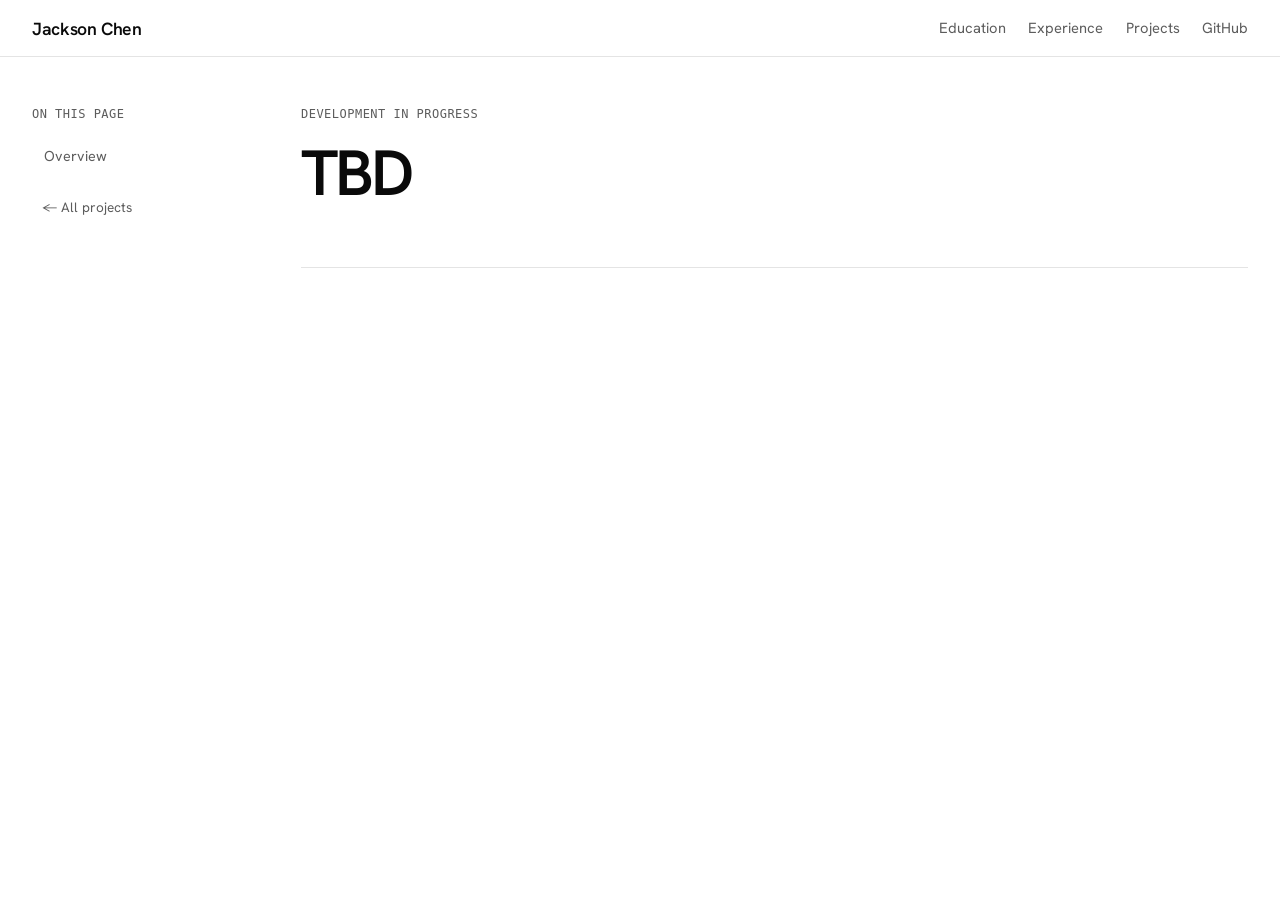
==== Projects/One.html @ a400ac76 "Batch Upload of Pages for Projects" ====
<!DOCTYPE html>
<html lang="en">
<head>
  <meta charset="UTF-8">
  <meta name="viewport" content="width=device-width, initial-scale=1.0">
  <meta name="description" content="Project page under development.">
  <title>TBD | Jackson Chen</title>
  <link rel="preconnect" href="https://fonts.googleapis.com">
  <link rel="preconnect" href="https://fonts.gstatic.com" crossorigin>
  <link href="https://fonts.googleapis.com/css2?family=Hanken+Grotesk:wght@400;500;600&family=Newsreader:wght@500;600&display=swap" rel="stylesheet">
  <link rel="stylesheet" href="../style.css">
  <link rel="stylesheet" href="project.css">
</head>
<body>
<header class="topbar">
  <a class="brand" href="../index.html">Jackson Chen</a>
  <nav aria-label="Main">
    <a href="../index.html#education">Education</a>
    <a href="../index.html#experience">Experience</a>
    <a href="../index.html#projects">Projects</a>
    <a href="https://github.com/Jacksonc2630" target="_blank" rel="noopener">GitHub</a>
  </nav>
</header>

<main class="project-page">
  <div class="project-layout">
    <aside class="project-sidebar" aria-label="Project navigation">
      <p class="sidebar-label">On this page</p>
      <nav class="section-nav">
        <a href="#overview">Overview</a>
      </nav>
      <a class="sidebar-back" href="../index.html#projects">← All projects</a>
    </aside>

    <article class="project-content">
      <header class="project-header" id="overview">
        <p class="eyebrow">Development in progress</p>
        <h1>TBD</h1>
      </header>
    </article>
  </div>
</main>
</body>
</html>
---- style.css ----
:root {
  --bg: #ffffff;
  --text: #0a0a0a;
  --muted: #5c5c5c;
  --line: #e4e4e4;
  --soft: #f4f4f5;
  --accent: #2b44ff;

  --sans: 'Hanken Grotesk', system-ui, -apple-system, 'Segoe UI', sans-serif;
  --mono: ui-monospace, 'SF Mono', 'JetBrains Mono', Menlo, Consolas, monospace;
}

@media (prefers-color-scheme: dark) {
  :root {
    --bg: #000000;
    --text: #f5f5f5;
    --muted: #9b9b9b;
    --line: #242424;
    --soft: #111111;
    --accent: #8499ff;
  }
}

/* ---------- Base ---------- */
* { box-sizing: border-box; margin: 0; padding: 0; }

html { scroll-behavior: smooth; scroll-padding-top: 80px; }

body {
  background: var(--bg);
  color: var(--text);
  font: 400 1.0625rem/1.65 var(--sans);
  -webkit-font-smoothing: antialiased;
  text-rendering: optimizeLegibility;
}

a { color: inherit; text-decoration: none; }
a:focus-visible { outline: 2px solid var(--accent); outline-offset: 3px; border-radius: 3px; }
::selection { background: var(--accent); color: #fff; }

h1, h2, h3 { font-family: var(--sans); font-weight: 600; line-height: 1.1; letter-spacing: -0.025em; }
.muted { color: var(--muted); }

/* ---------- Icons ---------- */
.i { width: 16px; height: 16px; fill: none; stroke: currentColor; stroke-width: 2; stroke-linecap: round; stroke-linejoin: round; }
.i.big { width: 20px; height: 20px; }

/* ---------- Top bar ---------- */
.topbar {
  position: sticky; top: 0; z-index: 10;
  display: flex; align-items: center; justify-content: space-between; gap: 1rem; flex-wrap: wrap;
  padding: 0.85rem 2rem;
  background: color-mix(in srgb, var(--bg) 85%, transparent);
  -webkit-backdrop-filter: blur(12px);
  backdrop-filter: blur(12px);
  border-bottom: 1px solid var(--line);
}

.brand { font-weight: 600; font-size: 1.1rem; letter-spacing: -0.02em; }

nav { display: flex; align-items: center; gap: 1.4rem; font-size: 0.92rem; }
nav a { display: inline-flex; align-items: center; gap: 0.35rem; color: var(--muted); transition: color 0.15s; }
nav a:hover { color: var(--text); }
nav .icon { color: var(--text); }
nav .icon:hover { color: var(--accent); }
.divider { width: 1px; height: 18px; background: var(--line); }

/* ---------- Layout ---------- */
main { max-width: 1120px; margin: 0 auto; padding: 0 2rem; }

section { padding: 1.5rem 0 0.5rem; }

/* ---------- Hero (the one loud element) ---------- */
.hero { padding: 3.5rem 0 1.5rem; }

.hero h1 {
  font-size: clamp(2.6rem, 8vw, 4.25rem);
  font-weight: 600;
  line-height: 0.98;
  letter-spacing: -0.04em;
  margin-bottom: 1.1rem;
}
/* small solid block after the name, like a terminal cursor */
.hero h1::after {
  content: "";
  display: inline-block;
  width: 0.38em; height: 0.12em;
  margin-left: 0.12em;
  background: var(--accent);
}

.hero p { max-width: 78ch; font-size: 1.05rem; line-height: 1.6; color: var(--muted); }

/* ---------- Section headings ---------- */
h2 {
  font-size: 2rem;
  margin-bottom: 1.1rem;
  padding-top: 1rem;
  border-top: 2px solid var(--text);
}

/* ---------- Experience and education ---------- */
.entry { padding: 1rem 0; border-top: 1px solid var(--line); }
.entry:first-of-type { border-top: 0; padding-top: 0; }

.entry-head { display: flex; justify-content: space-between; gap: 0.5rem 1.5rem; flex-wrap: wrap; align-items: baseline; }
.entry h3 { font-size: 1.25rem; letter-spacing: -0.02em; }
.entry-head .muted { font-family: var(--mono); font-size: 0.82rem; font-variant-numeric: tabular-nums; }

.entry ul { margin: 0.5rem 0 0 1.2rem; color: var(--muted); }
.entry ul + ul { margin-top: 0.25rem; } /* your bullets are each in their own <ul>; keep them tight */
.entry li::marker { color: var(--accent); }

/* ---------- Project cards ---------- */
.grid { display: grid; grid-template-columns: repeat(auto-fill, minmax(min(100%, 300px), 1fr)); gap: 1rem; }

.card {
  display: flex; flex-direction: column; gap: 0.65rem;
  padding: 1.25rem;
  border: 1px solid var(--line);
  border-radius: 6px;
  transition: border-color 0.15s, background-color 0.15s;
}
.card:hover { border-color: var(--accent); background: var(--soft); }

.card h3 { font-size: 1.3rem; }
.card h3 a:hover { color: var(--accent); }
.card p { color: var(--muted); font-size: 0.98rem; flex: 1; }

.project-note {
  flex: 0;
  align-self: flex-start;
  padding: 0.25rem 0.5rem;
  border-left: 2px solid var(--accent);
  background: var(--soft);
  color: var(--text) !important;
  font-family: var(--mono);
  font-size: 0.72rem !important;
  line-height: 1.5;
}

.tags { display: flex; flex-wrap: wrap; gap: 0.4rem; list-style: none; }
.tags li {
  font-family: var(--mono); font-size: 0.74rem;
  padding: 0.15rem 0.55rem;
  border: 1px solid var(--line);
  border-radius: 3px;
  color: var(--muted);
}

.links {
  display: flex; align-items: center; justify-content: space-between; gap: 0.65rem;
  padding-top: 0.25rem;
  font-size: 0.88rem; font-weight: 500;
}
.links:empty { display: none; }
.links a {
  display: inline-flex; align-items: center; justify-content: center; gap: 0.4rem;
  min-height: 2.35rem;
  padding: 0.4rem 0.65rem;
  border: 1px solid var(--line);
  border-radius: 4px;
  transition: border-color 0.15s, color 0.15s, background-color 0.15s;
}
.links a:hover { color: var(--accent); border-color: var(--accent); background: var(--bg); }
.links .i { width: 15px; height: 15px; }

.card iframe { border: 0; border-radius: 4px; }

/* ---------- Footer ---------- */
footer {
  text-align: center;
  padding: 2rem 2rem;
  margin-top: 1.5rem;
  color: var(--muted);
  font-family: var(--mono);
  font-size: 0.8rem;
  border-top: 1px solid var(--line);
}

/* ---------- Mobile ---------- */
@media (max-width: 720px) {
  .topbar { padding: 0.8rem 1.25rem; }
  nav { gap: 1rem; flex-wrap: wrap; }
  main { padding: 0 1.25rem; }
  .hero { padding: 2.5rem 0 1rem; }
  section { padding-top: 1.25rem; }
  h2 { font-size: 1.7rem; }
}

/* ---------- Reduced motion ---------- */
@media (prefers-reduced-motion: reduce) {
  html { scroll-behavior: auto; }
  * { transition: none !important; }
}
---- Projects/project.css ----
/* Shared layout for the individual project pages. */
.project-page {
  max-width: 1280px;
  padding-top: 2.5rem;
  padding-bottom: 3rem;
}

.project-layout {
  display: grid;
  grid-template-columns: 205px minmax(0, 1fr);
  align-items: start;
  gap: clamp(2rem, 5vw, 4.5rem);
}

.project-sidebar {
  position: sticky;
  top: 6rem;
  padding: 0.5rem 0 1rem;
}

.sidebar-label,
.eyebrow,
.section-kicker {
  color: var(--muted);
  font-family: var(--mono);
  font-size: 0.75rem;
  letter-spacing: 0.04em;
  text-transform: uppercase;
}

.section-nav {
  display: grid;
  gap: 0.2rem;
  margin-top: 0.8rem;
  font-size: 0.9rem;
}

.section-nav a {
  padding: 0.45rem 0.6rem;
  border-left: 2px solid transparent;
  color: var(--muted);
  transition: color 0.15s, border-color 0.15s, background-color 0.15s;
}

.section-nav a:hover,
.section-nav a:focus-visible {
  border-color: var(--accent);
  background: var(--soft);
  color: var(--text);
}

.sidebar-back {
  display: inline-block;
  margin: 1.25rem 0.6rem 0;
  color: var(--muted);
  font-size: 0.85rem;
}

.sidebar-back:hover { color: var(--accent); }

.project-content { min-width: 0; }

.project-header {
  padding: 0.5rem 0 2.5rem;
  border-bottom: 1px solid var(--line);
  scroll-margin-top: 6rem;
}

.project-header h1 {
  max-width: 19ch;
  margin: 0.8rem 0 1.2rem;
  font-size: clamp(2.3rem, 5.2vw, 4rem);
  letter-spacing: -0.045em;
}

.project-lede {
  max-width: 72ch;
  color: var(--muted);
  font-size: 1.15rem;
  line-height: 1.65;
}

.project-facts {
  display: flex;
  flex-wrap: wrap;
  gap: 0.8rem;
  margin-top: 1.8rem;
  list-style: none;
}

.project-facts li {
  display: grid;
  gap: 0.1rem;
  min-width: 125px;
  padding: 0.75rem 0.9rem;
  border: 1px solid var(--line);
  border-radius: 5px;
}

.project-facts strong { font-size: 1.1rem; }
.project-facts span { color: var(--muted); font-size: 0.78rem; }

.project-actions {
  display: flex;
  flex-wrap: wrap;
  gap: 0.6rem;
  margin-top: 1.5rem;
}

.project-button {
  display: inline-flex;
  align-items: center;
  justify-content: center;
  gap: 0.5rem;
  min-height: 2.7rem;
  padding: 0.55rem 0.9rem;
  border: 1px solid var(--line);
  border-radius: 4px;
  font-size: 0.9rem;
  font-weight: 500;
  transition: border-color 0.15s, color 0.15s, background-color 0.15s;
}

.project-button:hover { border-color: var(--accent); color: var(--accent); }
.project-button-primary { border-color: var(--text); background: var(--text); color: var(--bg); }
.project-button-primary:hover { border-color: var(--accent); background: var(--accent); color: #fff; }

.project-section {
  padding: 3rem 0 1rem;
  scroll-margin-top: 6rem;
}

.project-section h2 {
  margin: 0.65rem 0 1rem;
  padding: 0;
  border: 0;
  font-size: clamp(1.6rem, 3vw, 2.15rem);
}

.project-section > p:not(.section-kicker) {
  max-width: 76ch;
  margin-top: 0.75rem;
  color: var(--muted);
}

.method-steps {
  display: grid;
  gap: 0;
  margin-top: 1.5rem;
  list-style: none;
}

.method-steps li {
  display: grid;
  grid-template-columns: 2.5rem minmax(0, 1fr);
  gap: 0.9rem;
  padding: 1.1rem 0;
  border-top: 1px solid var(--line);
}

.step-number {
  padding-top: 0.15rem;
  color: var(--accent);
  font-family: var(--mono);
  font-size: 0.8rem;
}

.method-steps h3 { font-size: 1.05rem; }
.method-steps p { margin-top: 0.35rem; color: var(--muted); font-size: 0.95rem; }

.tool-list {
  display: flex;
  flex-wrap: wrap;
  gap: 0.45rem;
  margin-top: 1.25rem;
  list-style: none;
}

.tool-list li {
  padding: 0.25rem 0.6rem;
  border: 1px solid var(--line);
  border-radius: 3px;
  color: var(--muted);
  font-family: var(--mono);
  font-size: 0.75rem;
}

.project-callout {
  margin-top: 1.5rem;
  padding: 1rem 1.1rem;
  border-left: 3px solid var(--accent);
  background: var(--soft);
}

.project-callout strong { font-size: 0.9rem; }
.project-callout p { margin-top: 0.3rem; color: var(--muted); font-size: 0.92rem; }

.figure-grid {
  display: grid;
  grid-template-columns: repeat(2, minmax(0, 1fr));
  gap: 1rem;
  margin-top: 1.4rem;
}

.project-figure {
  overflow: hidden;
  border: 1px solid var(--line);
  border-radius: 5px;
  background: var(--soft);
}

.project-figure > a { display: block; }

.project-figure img {
  display: block;
  width: 100%;
  height: 245px;
  object-fit: contain;
  background: var(--bg);
}

.project-figure figcaption {
  padding: 0.65rem 0.75rem;
  border-top: 1px solid var(--line);
  color: var(--muted);
  font-size: 0.8rem;
}

.project-figure figcaption a { color: var(--text); text-decoration: underline; text-underline-offset: 3px; }
.project-figure figcaption a:hover { color: var(--accent); }

.resource-list {
  margin-top: 1.25rem;
  border-top: 1px solid var(--line);
}

.resource-list > a {
  display: flex;
  align-items: center;
  justify-content: space-between;
  gap: 1rem;
  padding: 0.9rem 0.2rem;
  border-bottom: 1px solid var(--line);
}

.resource-list > a > span:first-child { display: grid; gap: 0.15rem; }
.resource-list strong { font-size: 0.95rem; font-weight: 500; }
.resource-list small { color: var(--muted); font-size: 0.82rem; }
.resource-list > a > span:last-child { color: var(--muted); }
.resource-list > a:hover strong,
.resource-list > a:hover > span:last-child { color: var(--accent); }

.project-footer {
  display: flex;
  flex-wrap: wrap;
  justify-content: space-between;
  gap: 0.75rem 1.5rem;
  margin-top: 3rem;
  padding-top: 1rem;
  border-top: 1px solid var(--line);
  color: var(--muted);
  font-size: 0.85rem;
}

.project-footer a { color: var(--text); }
.project-footer a:hover { color: var(--accent); }

@media (max-width: 760px) {
  .project-page { padding-top: 1.25rem; }

  .project-layout {
    grid-template-columns: minmax(0, 1fr);
    gap: 1.5rem;
  }

  .project-sidebar {
    top: 0;
    z-index: 5;
    margin: 0 -1.25rem;
    padding: 0.55rem 1.25rem;
    border-bottom: 1px solid var(--line);
    background: color-mix(in srgb, var(--bg) 92%, transparent);
    -webkit-backdrop-filter: blur(12px);
    backdrop-filter: blur(12px);
  }

  .sidebar-label,
  .sidebar-back { display: none; }

  .section-nav {
    display: flex;
    gap: 0.25rem;
    overflow-x: auto;
    margin: 0;
    padding-bottom: 0.15rem;
    white-space: nowrap;
    scrollbar-width: thin;
  }

  .section-nav a {
    padding: 0.35rem 0.55rem;
    border: 1px solid transparent;
    border-radius: 4px;
    font-size: 0.82rem;
  }

  .section-nav a:hover,
  .section-nav a:focus-visible {
    border-color: var(--line);
  }

  .project-header { padding-top: 0.5rem; }
  .project-section { padding-top: 2.4rem; }
  .figure-grid { grid-template-columns: minmax(0, 1fr); }
  .project-figure img { height: 260px; }
}

@media (prefers-reduced-motion: reduce) {
  .section-nav a,
  .project-button { transition: none; }
}
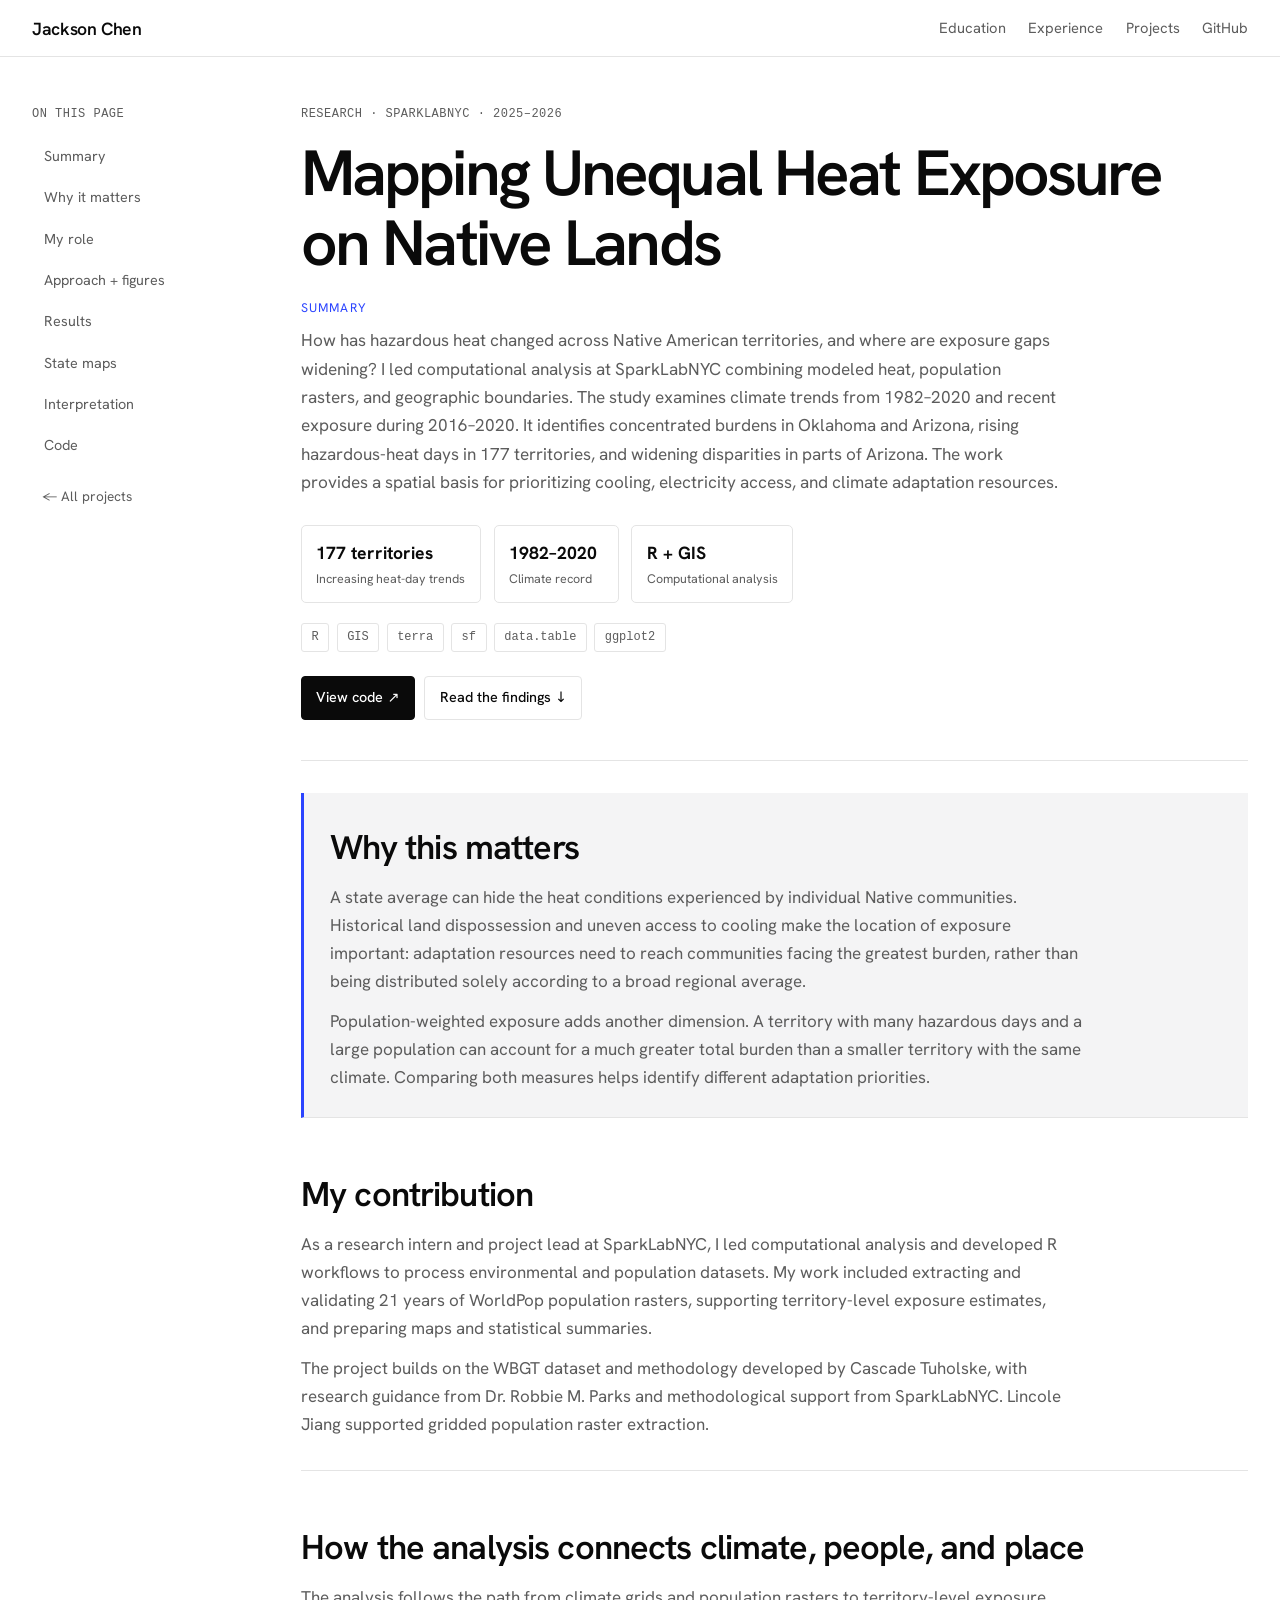
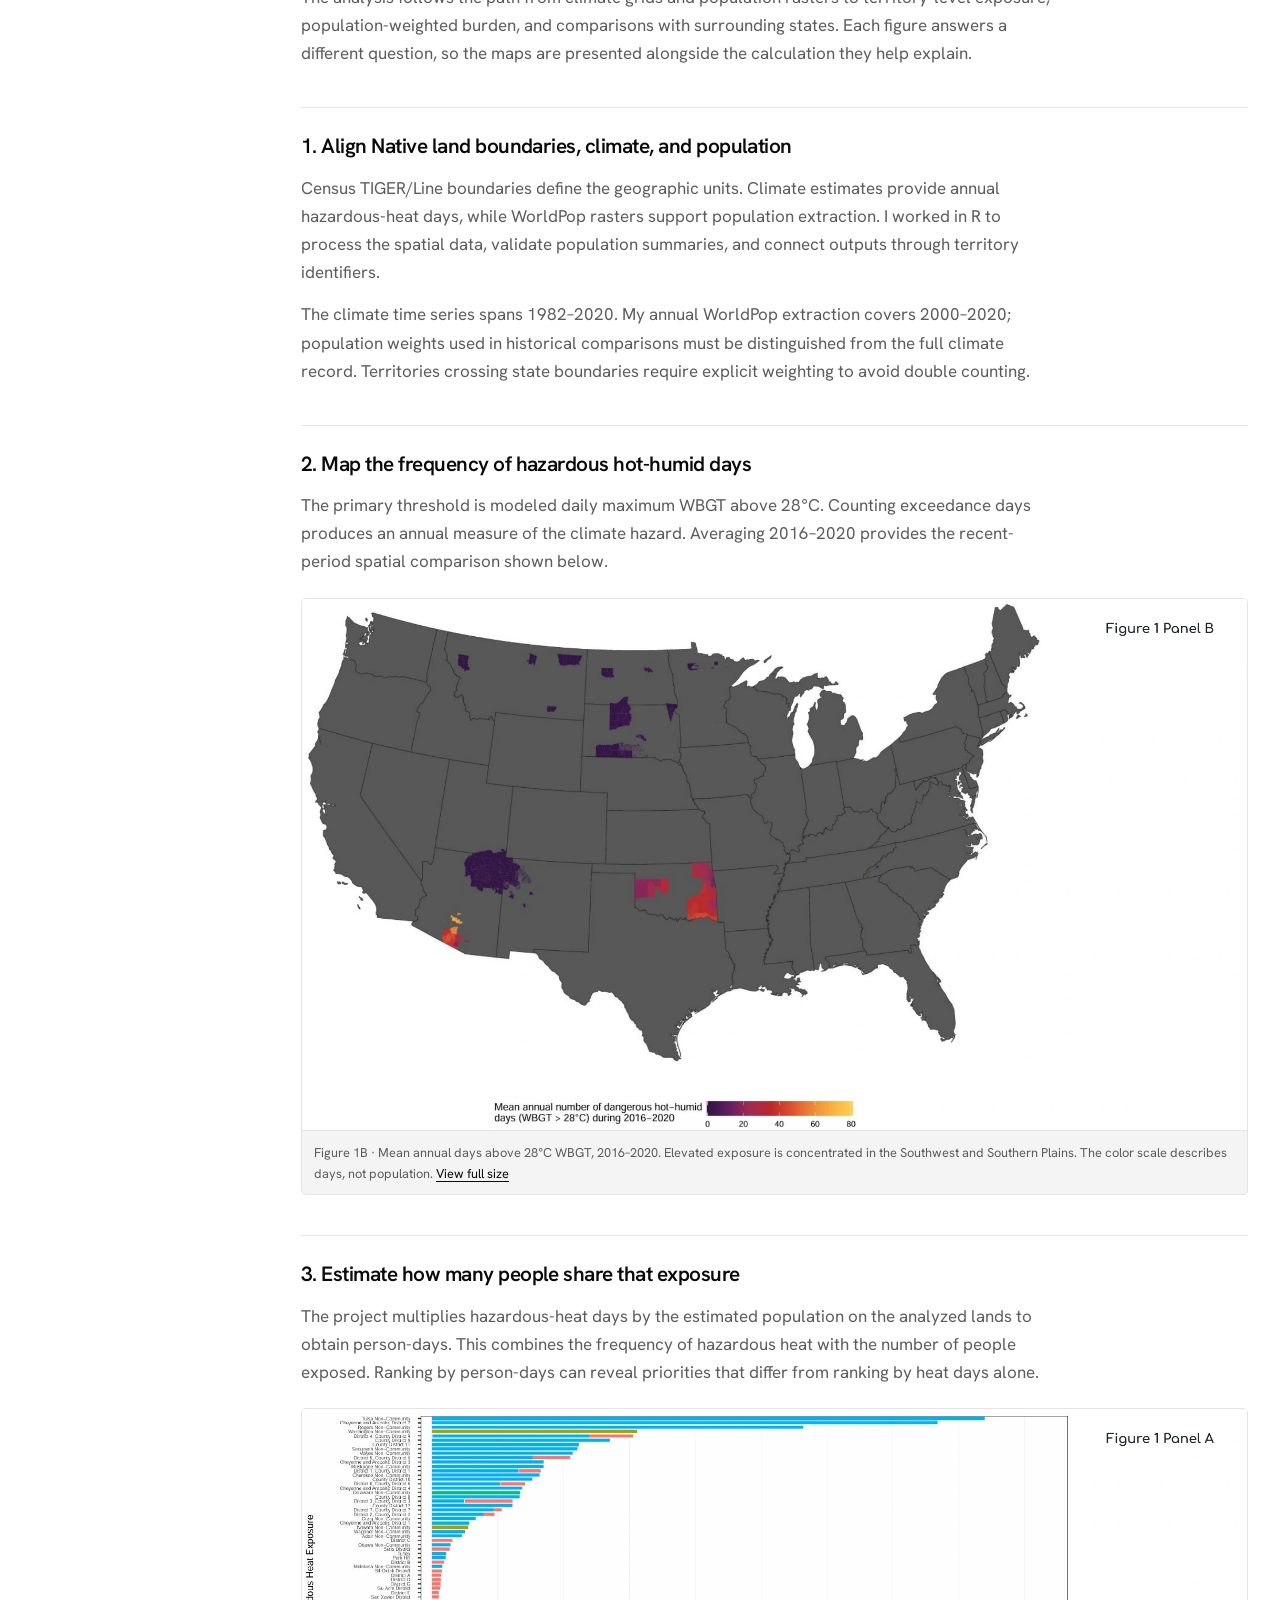
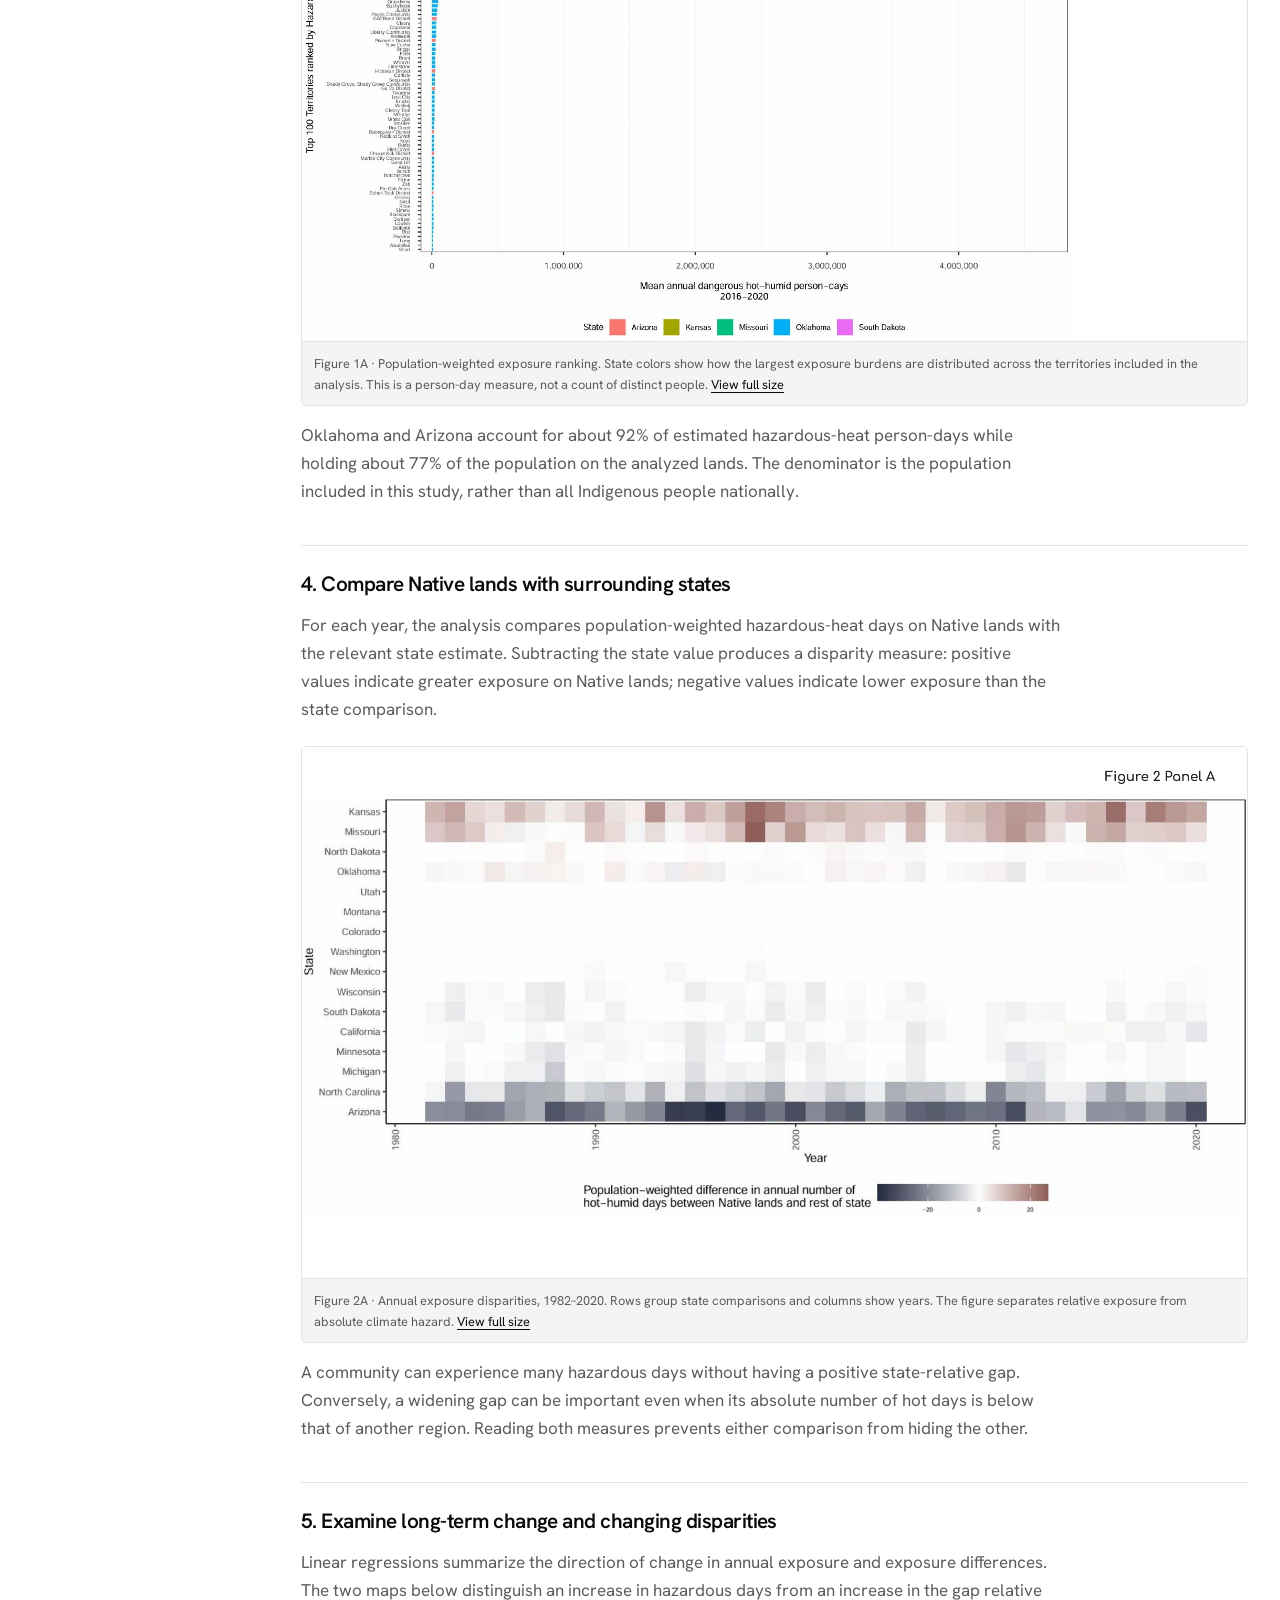
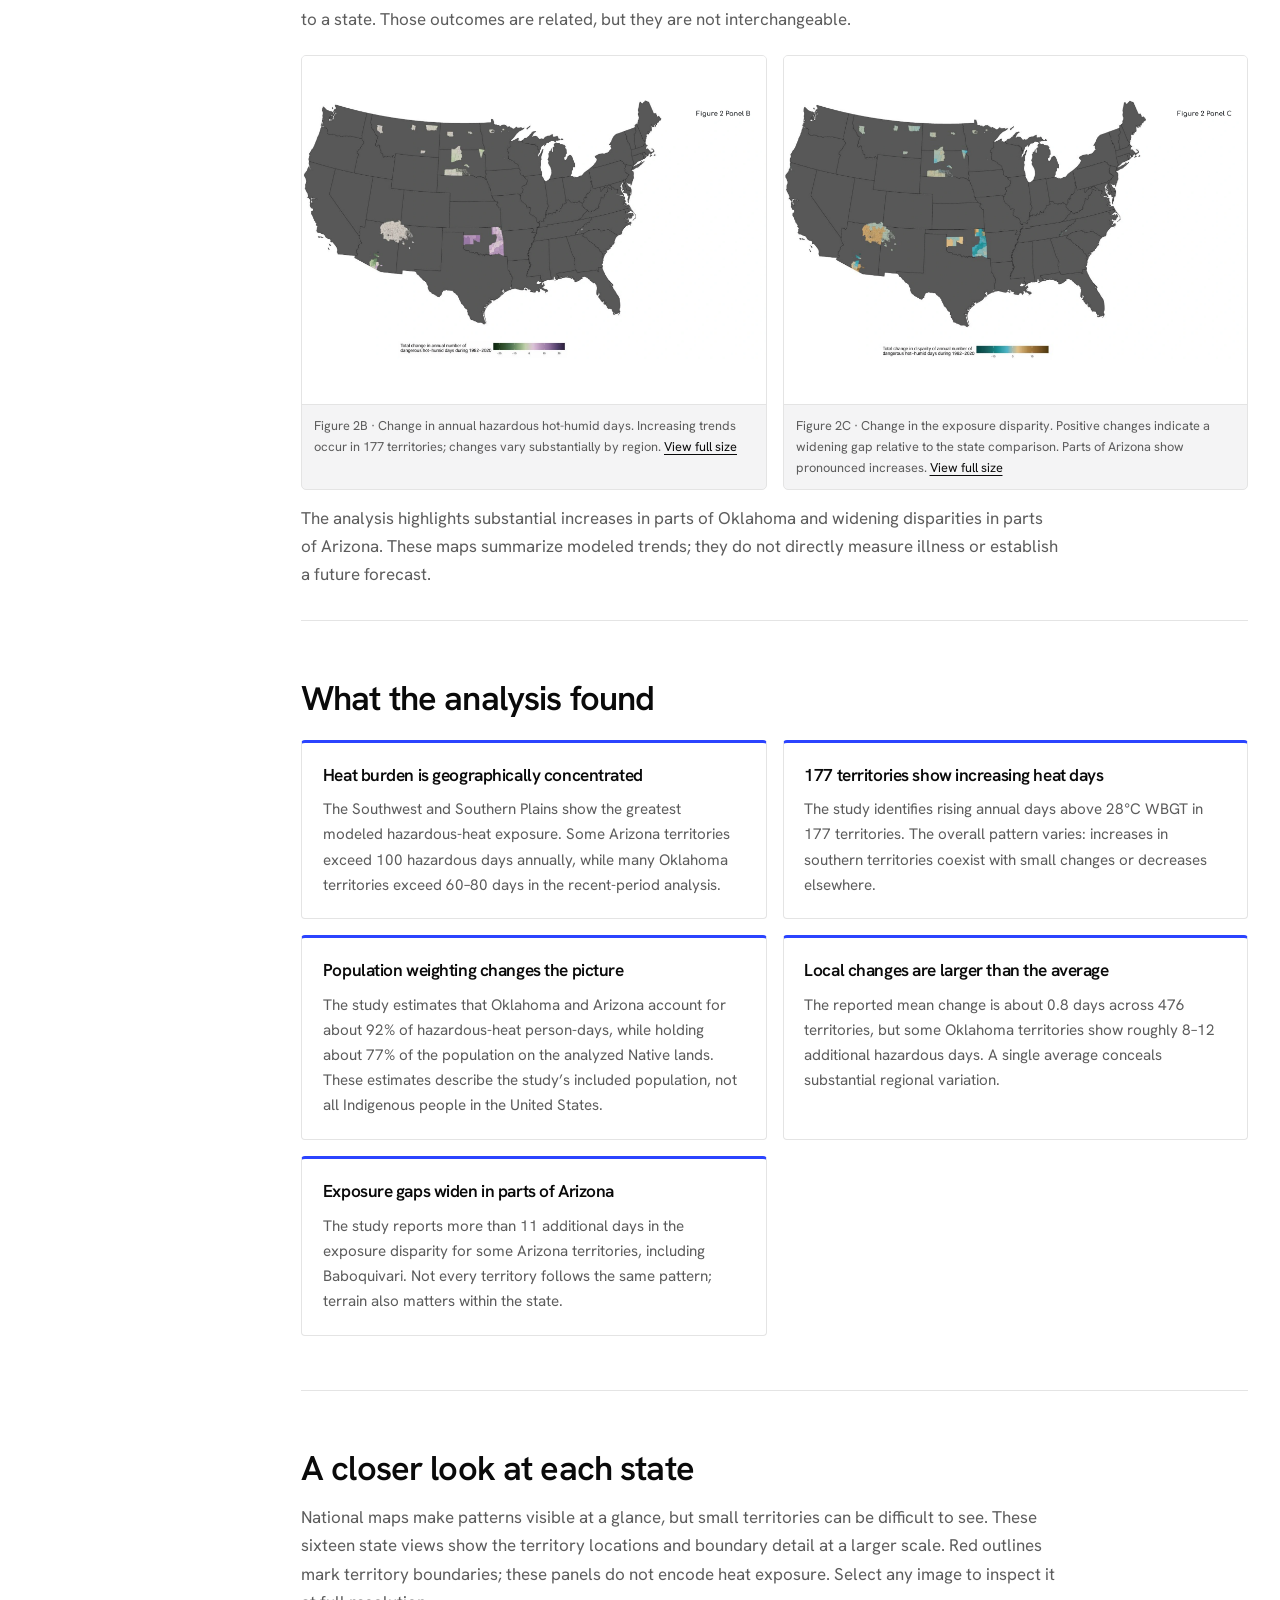
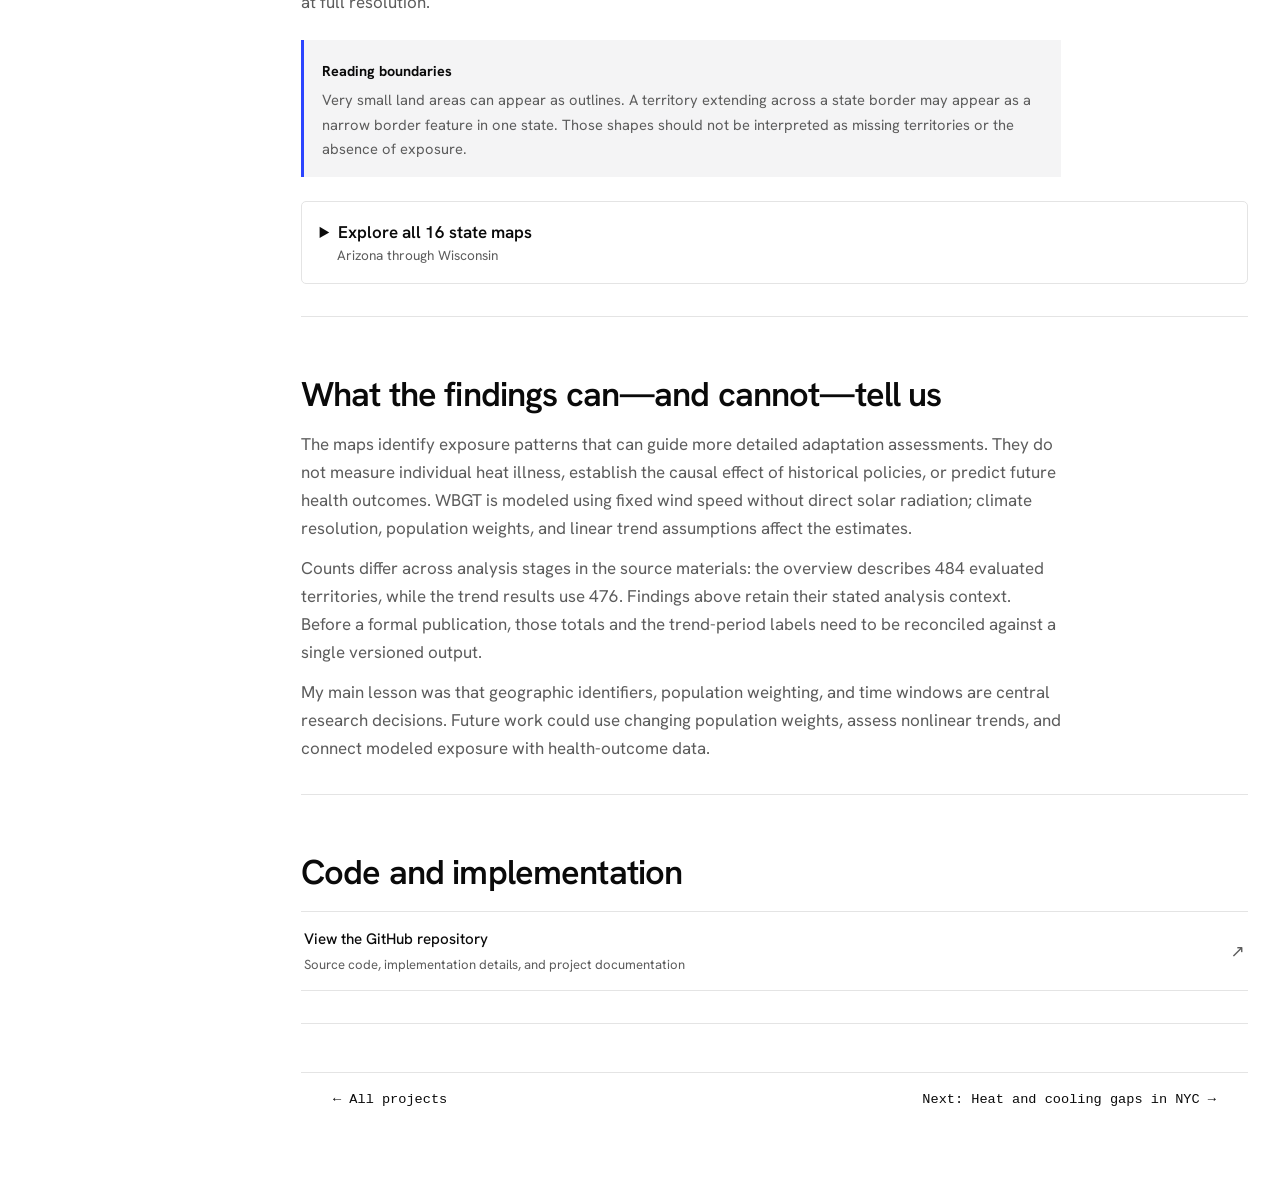
==== commit fba3c384: "Filled in 3 Projects" ====
--- a/Projects/One.html
+++ b/Projects/One.html
@@ -1,44 +1,57 @@
 <!DOCTYPE html>
-<html lang="en">
-<head>
-  <meta charset="UTF-8">
-  <meta name="viewport" content="width=device-width, initial-scale=1.0">
-  <meta name="description" content="Project page under development.">
-  <title>TBD | Jackson Chen</title>
-  <link rel="preconnect" href="https://fonts.googleapis.com">
-  <link rel="preconnect" href="https://fonts.gstatic.com" crossorigin>
-  <link href="https://fonts.googleapis.com/css2?family=Hanken+Grotesk:wght@400;500;600&family=Newsreader:wght@500;600&display=swap" rel="stylesheet">
-  <link rel="stylesheet" href="../style.css">
-  <link rel="stylesheet" href="project.css">
-</head>
-<body>
-<header class="topbar">
-  <a class="brand" href="../index.html">Jackson Chen</a>
-  <nav aria-label="Main">
-    <a href="../index.html#education">Education</a>
-    <a href="../index.html#experience">Experience</a>
-    <a href="../index.html#projects">Projects</a>
-    <a href="https://github.com/Jacksonc2630" target="_blank" rel="noopener">GitHub</a>
-  </nav>
-</header>
+<html lang="en"><head>
+<meta charset="UTF-8"><meta name="viewport" content="width=device-width, initial-scale=1.0">
+<meta name="description" content="How has hazardous heat changed across Native American territories, and where are exposure gaps widening? I led computational analysis at SparkLabNYC combining modeled heat, population rasters, and geographic boundaries. The study examines climate trends from 1982–2020 and recent exposure during 2016–2020. It identifies concentrated burdens in Oklahoma and Arizona, rising hazardous-heat days in 177 territories, and widening disparities in parts of Arizona. The work provides a spatial basis for prioritizing cooling, electricity access, and climate adaptation resources.">
+<title>Mapping Unequal Heat Exposure on Native Lands | Jackson Chen</title>
+<link rel="preconnect" href="https://fonts.googleapis.com"><link rel="preconnect" href="https://fonts.gstatic.com" crossorigin>
+<link href="https://fonts.googleapis.com/css2?family=Hanken+Grotesk:wght@400;500;600&amp;family=Newsreader:wght@500;600&amp;display=swap" rel="stylesheet">
+<link rel="stylesheet" href="../style.css"><link rel="stylesheet" href="project.css">
+</head><body><a class="skip-link" href="#main-content">Skip to project</a>
+<header class="topbar"><a class="brand" href="../index.html">Jackson Chen</a><nav aria-label="Main">
+<a href="../index.html#education">Education</a><a href="../index.html#experience">Experience</a><a href="../index.html#projects">Projects</a>
+<a href="https://github.com/Jacksonc2630" target="_blank" rel="noopener">GitHub</a></nav></header>
+<main class="project-page" id="main-content"><div class="project-layout">
+<aside class="project-sidebar" aria-label="Project navigation"><p class="sidebar-label">On this page</p><nav class="section-nav"><a href="#overview">Summary</a><a href="#significance">Why it matters</a><a href="#contribution">My role</a><a href="#approach">Approach + figures</a><a href="#results">Results</a><a href="#state-maps">State maps</a><a href="#lessons">Interpretation</a><a href="#resources">Code</a></nav><a class="sidebar-back" href="../index.html#projects">← All projects</a></aside>
+<article class="project-content"><header class="project-header" id="overview"><p class="eyebrow">Research · SparkLabNYC · 2025–2026</p><h1>Mapping Unequal Heat Exposure on Native Lands</h1><p class="abstract-label">Summary</p><p class="project-lede">How has hazardous heat changed across Native American territories, and where are exposure gaps widening? I led computational analysis at SparkLabNYC combining modeled heat, population rasters, and geographic boundaries. The study examines climate trends from 1982–2020 and recent exposure during 2016–2020. It identifies concentrated burdens in Oklahoma and Arizona, rising hazardous-heat days in 177 territories, and widening disparities in parts of Arizona. The work provides a spatial basis for prioritizing cooling, electricity access, and climate adaptation resources.</p>
+<ul class="project-facts"><li><strong>177 territories</strong><span>Increasing heat-day trends</span></li>
+<li><strong>1982–2020</strong><span>Climate record</span></li>
+<li><strong>R + GIS</strong><span>Computational analysis</span></li></ul><ul class="tool-list" aria-label="Tools and methods"><li>R</li>
+<li>GIS</li>
+<li>terra</li>
+<li>sf</li>
+<li>data.table</li>
+<li>ggplot2</li></ul>
+<div class="project-actions"><a class="project-button project-button-primary" href="https://github.com/Jacksonc2630/HazardousHeatExposureinNativeLands" target="_blank" rel="noopener">View code ↗</a><a class="project-button" href="#results">Read the findings ↓</a></div></header>
+<section class="project-section" id="significance"><h2>Why this matters</h2><p>A state average can hide the heat conditions experienced by individual Native communities. Historical land dispossession and uneven access to cooling make the location of exposure important: adaptation resources need to reach communities facing the greatest burden, rather than being distributed solely according to a broad regional average.</p>
+<p>Population-weighted exposure adds another dimension. A territory with many hazardous days and a large population can account for a much greater total burden than a smaller territory with the same climate. Comparing both measures helps identify different adaptation priorities.</p></section>
 
-<main class="project-page">
-  <div class="project-layout">
-    <aside class="project-sidebar" aria-label="Project navigation">
-      <p class="sidebar-label">On this page</p>
-      <nav class="section-nav">
-        <a href="#overview">Overview</a>
-      </nav>
-      <a class="sidebar-back" href="../index.html#projects">← All projects</a>
-    </aside>
 
-    <article class="project-content">
-      <header class="project-header" id="overview">
-        <p class="eyebrow">Development in progress</p>
-        <h1>TBD</h1>
-      </header>
-    </article>
-  </div>
-</main>
-</body>
-</html>
+
+<section class="project-section" id="contribution"><h2>My contribution</h2><p>As a research intern and project lead at SparkLabNYC, I led computational analysis and developed R workflows to process environmental and population datasets. My work included extracting and validating 21 years of WorldPop population rasters, supporting territory-level exposure estimates, and preparing maps and statistical summaries.</p>
+<p>The project builds on the WBGT dataset and methodology developed by Cascade Tuholske, with research guidance from Dr. Robbie M. Parks and methodological support from SparkLabNYC. Lincole Jiang supported gridded population raster extraction.</p></section>
+
+
+
+<section class="project-section" id="approach"><h2>How the analysis connects climate, people, and place</h2><p>The analysis follows the path from climate grids and population rasters to territory-level exposure, population-weighted burden, and comparisons with surrounding states. Each figure answers a different question, so the maps are presented alongside the calculation they help explain.</p><div class="approach-stage"><h3>1. Align Native land boundaries, climate, and population</h3><p>Census TIGER/Line boundaries define the geographic units. Climate estimates provide annual hazardous-heat days, while WorldPop rasters support population extraction. I worked in R to process the spatial data, validate population summaries, and connect outputs through territory identifiers.</p>
+<p>The climate time series spans 1982–2020. My annual WorldPop extraction covers 2000–2020; population weights used in historical comparisons must be distinguished from the full climate record. Territories crossing state boundaries require explicit weighting to avoid double counting.</p></div><div class="approach-stage"><h3>2. Map the frequency of hazardous hot-humid days</h3><p>The primary threshold is modeled daily maximum WBGT above 28°C. Counting exceedance days produces an annual measure of the climate hazard. Averaging 2016–2020 provides the recent-period spatial comparison shown below.</p><div class="figure-grid"><figure class="project-figure figure-wide"><a href="assets/native-panel-06.webp" target="_blank" rel="noopener" aria-label="Open full-size image: Mean annual hazardous heat days across Native American territories during 2016 to 2020"><img src="assets/native-panel-06.webp" alt="Mean annual hazardous heat days across Native American territories during 2016 to 2020" loading="lazy" decoding="async"></a><figcaption>Figure 1B · Mean annual days above 28°C WBGT, 2016–2020. Elevated exposure is concentrated in the Southwest and Southern Plains. The color scale describes days, not population. <a href="assets/native-panel-06.webp" target="_blank" rel="noopener">View full size</a></figcaption></figure></div></div><div class="approach-stage"><h3>3. Estimate how many people share that exposure</h3><p>The project multiplies hazardous-heat days by the estimated population on the analyzed lands to obtain person-days. This combines the frequency of hazardous heat with the number of people exposed. Ranking by person-days can reveal priorities that differ from ranking by heat days alone.</p><div class="figure-grid"><figure class="project-figure figure-wide"><a href="assets/native-panel-05.webp" target="_blank" rel="noopener" aria-label="Open full-size image: Ranking of Native territories by population-weighted hazardous heat person-days"><img src="assets/native-panel-05.webp" alt="Ranking of Native territories by population-weighted hazardous heat person-days" loading="lazy" decoding="async"></a><figcaption>Figure 1A · Population-weighted exposure ranking. State colors show how the largest exposure burdens are distributed across the territories included in the analysis. This is a person-day measure, not a count of distinct people. <a href="assets/native-panel-05.webp" target="_blank" rel="noopener">View full size</a></figcaption></figure></div><p>Oklahoma and Arizona account for about 92% of estimated hazardous-heat person-days while holding about 77% of the population on the analyzed lands. The denominator is the population included in this study, rather than all Indigenous people nationally.</p></div><div class="approach-stage"><h3>4. Compare Native lands with surrounding states</h3><p>For each year, the analysis compares population-weighted hazardous-heat days on Native lands with the relevant state estimate. Subtracting the state value produces a disparity measure: positive values indicate greater exposure on Native lands; negative values indicate lower exposure than the state comparison.</p><div class="figure-grid"><figure class="project-figure figure-wide"><a href="assets/native-panel-07.webp" target="_blank" rel="noopener" aria-label="Open full-size image: State-stratified heatmap of annual population-weighted exposure differences between Native lands and state comparisons"><img src="assets/native-panel-07.webp" alt="State-stratified heatmap of annual population-weighted exposure differences between Native lands and state comparisons" loading="lazy" decoding="async"></a><figcaption>Figure 2A · Annual exposure disparities, 1982–2020. Rows group state comparisons and columns show years. The figure separates relative exposure from absolute climate hazard. <a href="assets/native-panel-07.webp" target="_blank" rel="noopener">View full size</a></figcaption></figure></div><p>A community can experience many hazardous days without having a positive state-relative gap. Conversely, a widening gap can be important even when its absolute number of hot days is below that of another region. Reading both measures prevents either comparison from hiding the other.</p></div><div class="approach-stage"><h3>5. Examine long-term change and changing disparities</h3><p>Linear regressions summarize the direction of change in annual exposure and exposure differences. The two maps below distinguish an increase in hazardous days from an increase in the gap relative to a state. Those outcomes are related, but they are not interchangeable.</p><div class="figure-grid"><figure class="project-figure"><a href="assets/native-panel-08.webp" target="_blank" rel="noopener" aria-label="Open full-size image: Map of long-term change in annual hazardous heat days on Native lands"><img src="assets/native-panel-08.webp" alt="Map of long-term change in annual hazardous heat days on Native lands" loading="lazy" decoding="async"></a><figcaption>Figure 2B · Change in annual hazardous hot-humid days. Increasing trends occur in 177 territories; changes vary substantially by region. <a href="assets/native-panel-08.webp" target="_blank" rel="noopener">View full size</a></figcaption></figure><figure class="project-figure"><a href="assets/native-panel-09.webp" target="_blank" rel="noopener" aria-label="Open full-size image: Map of long-term changes in Native land exposure disparity relative to surrounding states"><img src="assets/native-panel-09.webp" alt="Map of long-term changes in Native land exposure disparity relative to surrounding states" loading="lazy" decoding="async"></a><figcaption>Figure 2C · Change in the exposure disparity. Positive changes indicate a widening gap relative to the state comparison. Parts of Arizona show pronounced increases. <a href="assets/native-panel-09.webp" target="_blank" rel="noopener">View full size</a></figcaption></figure></div><p>The analysis highlights substantial increases in parts of Oklahoma and widening disparities in parts of Arizona. These maps summarize modeled trends; they do not directly measure illness or establish a future forecast.</p></div></section>
+
+
+
+<section class="project-section" id="results"><h2>What the analysis found</h2><div class="findings"><div class="finding"><h3>Heat burden is geographically concentrated</h3><p>The Southwest and Southern Plains show the greatest modeled hazardous-heat exposure. Some Arizona territories exceed 100 hazardous days annually, while many Oklahoma territories exceed 60–80 days in the recent-period analysis.</p></div><div class="finding"><h3>177 territories show increasing heat days</h3><p>The study identifies rising annual days above 28°C WBGT in 177 territories. The overall pattern varies: increases in southern territories coexist with small changes or decreases elsewhere.</p></div><div class="finding"><h3>Population weighting changes the picture</h3><p>The study estimates that Oklahoma and Arizona account for about 92% of hazardous-heat person-days, while holding about 77% of the population on the analyzed Native lands. These estimates describe the study’s included population, not all Indigenous people in the United States.</p></div><div class="finding"><h3>Local changes are larger than the average</h3><p>The reported mean change is about 0.8 days across 476 territories, but some Oklahoma territories show roughly 8–12 additional hazardous days. A single average conceals substantial regional variation.</p></div><div class="finding"><h3>Exposure gaps widen in parts of Arizona</h3><p>The study reports more than 11 additional days in the exposure disparity for some Arizona territories, including Baboquivari. Not every territory follows the same pattern; terrain also matters within the state.</p></div></div></section>
+
+
+
+<section class="project-section" id="state-maps"><h2>A closer look at each state</h2><p>National maps make patterns visible at a glance, but small territories can be difficult to see. These sixteen state views show the territory locations and boundary detail at a larger scale. Red outlines mark territory boundaries; these panels do not encode heat exposure. Select any image to inspect it at full resolution.</p><aside class="project-callout"><strong>Reading boundaries</strong><p>Very small land areas can appear as outlines. A territory extending across a state border may appear as a narrow border feature in one state. Those shapes should not be interpreted as missing territories or the absence of exposure.</p></aside><details class="state-gallery"><summary>Explore all 16 state maps <span>Arizona through Wisconsin</span></summary><div class="figure-grid"><figure class="project-figure"><a href="assets/native-panel-10.webp" target="_blank" rel="noopener" aria-label="Open full-size image: Arizona: detailed Native territory map"><img src="assets/native-panel-10.webp" alt="Arizona: detailed Native territory map" loading="lazy" decoding="async"></a><figcaption><strong>Arizona</strong> · Detailed state view from the project analysis. This map shows territory locations and boundaries, not a heat-exposure value. <a href="assets/native-panel-10.webp" target="_blank" rel="noopener">View full size</a></figcaption></figure><figure class="project-figure"><a href="assets/native-panel-11.webp" target="_blank" rel="noopener" aria-label="Open full-size image: California: detailed Native territory map"><img src="assets/native-panel-11.webp" alt="California: detailed Native territory map" loading="lazy" decoding="async"></a><figcaption><strong>California</strong> · Detailed state view from the project analysis. This map shows territory locations and boundaries, not a heat-exposure value. <a href="assets/native-panel-11.webp" target="_blank" rel="noopener">View full size</a></figcaption></figure><figure class="project-figure"><a href="assets/native-panel-12.webp" target="_blank" rel="noopener" aria-label="Open full-size image: Colorado: detailed Native territory map"><img src="assets/native-panel-12.webp" alt="Colorado: detailed Native territory map" loading="lazy" decoding="async"></a><figcaption><strong>Colorado</strong> · Detailed state view from the project analysis. This map shows territory locations and boundaries, not a heat-exposure value. <a href="assets/native-panel-12.webp" target="_blank" rel="noopener">View full size</a></figcaption></figure><figure class="project-figure"><a href="assets/native-panel-13.webp" target="_blank" rel="noopener" aria-label="Open full-size image: Kansas: detailed Native territory map"><img src="assets/native-panel-13.webp" alt="Kansas: detailed Native territory map" loading="lazy" decoding="async"></a><figcaption><strong>Kansas</strong> · Detailed state view from the project analysis. This map shows territory locations and boundaries, not a heat-exposure value. <a href="assets/native-panel-13.webp" target="_blank" rel="noopener">View full size</a></figcaption></figure><figure class="project-figure"><a href="assets/native-panel-14.webp" target="_blank" rel="noopener" aria-label="Open full-size image: Michigan: detailed Native territory map"><img src="assets/native-panel-14.webp" alt="Michigan: detailed Native territory map" loading="lazy" decoding="async"></a><figcaption><strong>Michigan</strong> · Detailed state view from the project analysis. This map shows territory locations and boundaries, not a heat-exposure value. <a href="assets/native-panel-14.webp" target="_blank" rel="noopener">View full size</a></figcaption></figure><figure class="project-figure"><a href="assets/native-panel-15.webp" target="_blank" rel="noopener" aria-label="Open full-size image: Minnesota: detailed Native territory map"><img src="assets/native-panel-15.webp" alt="Minnesota: detailed Native territory map" loading="lazy" decoding="async"></a><figcaption><strong>Minnesota</strong> · Detailed state view from the project analysis. This map shows territory locations and boundaries, not a heat-exposure value. <a href="assets/native-panel-15.webp" target="_blank" rel="noopener">View full size</a></figcaption></figure><figure class="project-figure"><a href="assets/native-panel-16.webp" target="_blank" rel="noopener" aria-label="Open full-size image: Missouri: detailed Native territory map"><img src="assets/native-panel-16.webp" alt="Missouri: detailed Native territory map" loading="lazy" decoding="async"></a><figcaption><strong>Missouri</strong> · Detailed state view from the project analysis. This map shows territory locations and boundaries, not a heat-exposure value. <a href="assets/native-panel-16.webp" target="_blank" rel="noopener">View full size</a></figcaption></figure><figure class="project-figure"><a href="assets/native-panel-17.webp" target="_blank" rel="noopener" aria-label="Open full-size image: Montana: detailed Native territory map"><img src="assets/native-panel-17.webp" alt="Montana: detailed Native territory map" loading="lazy" decoding="async"></a><figcaption><strong>Montana</strong> · Detailed state view from the project analysis. This map shows territory locations and boundaries, not a heat-exposure value. <a href="assets/native-panel-17.webp" target="_blank" rel="noopener">View full size</a></figcaption></figure><figure class="project-figure"><a href="assets/native-panel-18.webp" target="_blank" rel="noopener" aria-label="Open full-size image: New Mexico: detailed Native territory map"><img src="assets/native-panel-18.webp" alt="New Mexico: detailed Native territory map" loading="lazy" decoding="async"></a><figcaption><strong>New Mexico</strong> · Detailed state view from the project analysis. This map shows territory locations and boundaries, not a heat-exposure value. <a href="assets/native-panel-18.webp" target="_blank" rel="noopener">View full size</a></figcaption></figure><figure class="project-figure"><a href="assets/native-panel-19.webp" target="_blank" rel="noopener" aria-label="Open full-size image: North Carolina: detailed Native territory map"><img src="assets/native-panel-19.webp" alt="North Carolina: detailed Native territory map" loading="lazy" decoding="async"></a><figcaption><strong>North Carolina</strong> · Detailed state view from the project analysis. This map shows territory locations and boundaries, not a heat-exposure value. <a href="assets/native-panel-19.webp" target="_blank" rel="noopener">View full size</a></figcaption></figure><figure class="project-figure"><a href="assets/native-panel-20.webp" target="_blank" rel="noopener" aria-label="Open full-size image: North Dakota: detailed Native territory map"><img src="assets/native-panel-20.webp" alt="North Dakota: detailed Native territory map" loading="lazy" decoding="async"></a><figcaption><strong>North Dakota</strong> · Detailed state view from the project analysis. This map shows territory locations and boundaries, not a heat-exposure value. <a href="assets/native-panel-20.webp" target="_blank" rel="noopener">View full size</a></figcaption></figure><figure class="project-figure"><a href="assets/native-panel-21.webp" target="_blank" rel="noopener" aria-label="Open full-size image: Oklahoma: detailed Native territory map"><img src="assets/native-panel-21.webp" alt="Oklahoma: detailed Native territory map" loading="lazy" decoding="async"></a><figcaption><strong>Oklahoma</strong> · Detailed state view from the project analysis. This map shows territory locations and boundaries, not a heat-exposure value. <a href="assets/native-panel-21.webp" target="_blank" rel="noopener">View full size</a></figcaption></figure><figure class="project-figure"><a href="assets/native-panel-22.webp" target="_blank" rel="noopener" aria-label="Open full-size image: South Dakota: detailed Native territory map"><img src="assets/native-panel-22.webp" alt="South Dakota: detailed Native territory map" loading="lazy" decoding="async"></a><figcaption><strong>South Dakota</strong> · Detailed state view from the project analysis. This map shows territory locations and boundaries, not a heat-exposure value. <a href="assets/native-panel-22.webp" target="_blank" rel="noopener">View full size</a></figcaption></figure><figure class="project-figure"><a href="assets/native-panel-23.webp" target="_blank" rel="noopener" aria-label="Open full-size image: Utah: detailed Native territory map"><img src="assets/native-panel-23.webp" alt="Utah: detailed Native territory map" loading="lazy" decoding="async"></a><figcaption><strong>Utah</strong> · Detailed state view from the project analysis. This map shows territory locations and boundaries, not a heat-exposure value. <a href="assets/native-panel-23.webp" target="_blank" rel="noopener">View full size</a></figcaption></figure><figure class="project-figure"><a href="assets/native-panel-24.webp" target="_blank" rel="noopener" aria-label="Open full-size image: Washington: detailed Native territory map"><img src="assets/native-panel-24.webp" alt="Washington: detailed Native territory map" loading="lazy" decoding="async"></a><figcaption><strong>Washington</strong> · Detailed state view from the project analysis. This map shows territory locations and boundaries, not a heat-exposure value. <a href="assets/native-panel-24.webp" target="_blank" rel="noopener">View full size</a></figcaption></figure><figure class="project-figure"><a href="assets/native-panel-25.webp" target="_blank" rel="noopener" aria-label="Open full-size image: Wisconsin: detailed Native territory map"><img src="assets/native-panel-25.webp" alt="Wisconsin: detailed Native territory map" loading="lazy" decoding="async"></a><figcaption><strong>Wisconsin</strong> · Detailed state view from the project analysis. This map shows territory locations and boundaries, not a heat-exposure value. <a href="assets/native-panel-25.webp" target="_blank" rel="noopener">View full size</a></figcaption></figure></div></details></section>
+
+
+<section class="project-section" id="lessons"><h2>What the findings can—and cannot—tell us</h2><p>The maps identify exposure patterns that can guide more detailed adaptation assessments. They do not measure individual heat illness, establish the causal effect of historical policies, or predict future health outcomes. WBGT is modeled using fixed wind speed without direct solar radiation; climate resolution, population weights, and linear trend assumptions affect the estimates.</p>
+<p>Counts differ across analysis stages in the source materials: the overview describes 484 evaluated territories, while the trend results use 476. Findings above retain their stated analysis context. Before a formal publication, those totals and the trend-period labels need to be reconciled against a single versioned output.</p>
+<p>My main lesson was that geographic identifiers, population weighting, and time windows are central research decisions. Future work could use changing population weights, assess nonlinear trends, and connect modeled exposure with health-outcome data.</p></section>
+
+
+
+<section class="project-section" id="resources"><h2>Code and implementation</h2><div class="resource-list"><a href="https://github.com/Jacksonc2630/HazardousHeatExposureinNativeLands" target="_blank" rel="noopener"><span><strong>View the GitHub repository</strong><small>Source code, implementation details, and project documentation</small></span><span aria-hidden="true">↗</span></a></div></section>
+
+
+
+<footer class="project-footer"><a href="../index.html#projects">← All projects</a><a href="Two.html">Next: Heat and cooling gaps in NYC →</a></footer></article></div></main></body></html>
--- a/style.css
+++ b/style.css
@@ -90,6 +90,7 @@
 }
 
 .hero p { max-width: 78ch; font-size: 1.05rem; line-height: 1.6; color: var(--muted); }
+.hero .about-copy { max-width: 70ch; }
 
 /* ---------- Section headings ---------- */
 h2 {
@@ -139,6 +140,20 @@
   line-height: 1.5;
 }
 
+.project-note-ai {
+  border-left-color: #dc2626;
+  background: color-mix(in srgb, #dc2626 8%, var(--bg));
+  color: #b91c1c !important;
+}
+
+@media (prefers-color-scheme: dark) {
+  .project-note-ai {
+    border-left-color: #ff5a5f;
+    background: color-mix(in srgb, #ff5a5f 12%, var(--bg));
+    color: #ff8588 !important;
+  }
+}
+
 .tags { display: flex; flex-wrap: wrap; gap: 0.4rem; list-style: none; }
 .tags li {
   font-family: var(--mono); font-size: 0.74rem;
--- a/Projects/project.css
+++ b/Projects/project.css
@@ -319,3 +319,62 @@
   .section-nav a,
   .project-button { transition: none; }
 }
+
+/* Case-study content and accessible diagrams. */
+.skip-link { position: fixed; left: 1rem; top: -5rem; z-index: 100; padding: .7rem 1rem; background: var(--bg); border: 1px solid var(--text); }
+.skip-link:focus { top: 1rem; }
+.project-page .project-header h1 { max-width: 24ch; }
+.project-section { border-bottom: 1px solid var(--line); padding-bottom: 2rem; }
+.project-section:target h2 { color: var(--accent); }
+.project-figure { margin: 0; }
+.project-figure img { height: auto; aspect-ratio: 4 / 3; }
+.figure-wide { grid-column: 1 / -1; }
+.figure-wide img { aspect-ratio: auto; max-height: 550px; }
+.pipeline { display: grid; grid-template-columns: repeat(4, minmax(0, 1fr)); gap: .6rem; list-style: none; padding: 0; margin: 1.4rem 0; }
+.pipeline li { border: 1px solid var(--line); border-radius: 4px; padding: .8rem; font-size: .85rem; }
+.pipeline span { display: block; color: var(--accent); font-size: .75rem; margin-bottom: .35rem; }
+.index-formula { padding: 1.2rem; margin: 1.25rem 0; border: 1px solid var(--line); background: var(--soft); font-size: 1rem; line-height: 1.7; }
+.hardware-flow { display: grid; gap: .5rem; padding: 1.25rem; margin: 1.5rem 0; background: var(--soft); text-align: center; }
+.hardware-flow div { padding: .8rem; border: 1px solid var(--line); background: var(--bg); }
+.hardware-flow strong, .hardware-flow div span { display: block; }
+.hardware-flow div span { margin-top: .25rem; color: var(--muted); font-size: .9rem; }
+.hardware-flow .helmet-flow { margin-top: .7rem; border-left: 3px solid var(--accent); }
+.project-page a:focus-visible { outline: 2px solid var(--accent); outline-offset: 4px; }
+@media (max-width: 760px) {
+  .pipeline { grid-template-columns: repeat(2, minmax(0, 1fr)); }
+  .project-page .project-header h1 { font-size: clamp(2rem, 8vw, 3rem); }
+  .project-facts li { min-width: 0; flex: 1 1 115px; }
+  .resource-list small { overflow-wrap: anywhere; }
+  .project-sidebar { position: relative; }
+}
+
+/* Abstract summaries and findings. */
+.abstract-label { margin-bottom: .5rem; color: var(--accent); font-size: .78rem; text-transform: uppercase; letter-spacing: .09em; }
+.project-lede { font-size: 1.075rem; max-width: 76ch; }
+.findings { display: grid; grid-template-columns: repeat(2,minmax(0,1fr)); gap: 1rem; margin: 1.4rem 0; }
+.finding { padding: 1.3rem; border: 1px solid var(--line); border-top: 3px solid var(--accent); border-radius: 4px; }
+.finding h3 { font-size: 1.08rem; line-height: 1.35; }
+.finding p { margin-top: .65rem; color: var(--muted); font-size: .95rem; }
+.project-section#significance { background: var(--soft); margin-top: 2rem; padding: 1.6rem; border-left: 3px solid var(--accent); }
+@media(max-width:760px) { .findings { grid-template-columns: 1fr; } .project-section#significance { padding: 1.2rem; } }
+
+/* Figure-led NYC methods. */
+.approach-stage { margin-top: 2.5rem; padding-top: 1.5rem; border-top: 1px solid var(--line); scroll-margin-top: 6rem; }
+.approach-stage h3 { font-size: 1.3rem; line-height: 1.3; }
+.approach-stage > p { margin-top: .9rem; max-width: 76ch; color: var(--muted); }
+.approach-stage .figure-wide img { max-height: 680px; }
+
+/* Consistent research galleries and implementation notes. */
+.state-gallery { margin-top: 1.5rem; border: 1px solid var(--line); border-radius: 5px; padding: 1.1rem; }
+.state-gallery summary { cursor: pointer; font-weight: 600; line-height: 1.5; }
+.state-gallery summary span { display: block; margin-left: 1.1rem; color: var(--muted); font-size: .85rem; font-weight: 400; }
+.state-gallery[open] summary { padding-bottom: 1rem; border-bottom: 1px solid var(--line); }
+.state-gallery .project-figure img { aspect-ratio: 4 / 3; }
+.table-scroll { overflow-x: auto; margin-top: 1.3rem; }
+.project-table { width: 100%; border-collapse: collapse; font-size: .9rem; text-align: left; }
+.project-table caption { text-align: left; padding-bottom: .8rem; font-weight: 600; }
+.project-table th, .project-table td { padding: .8rem; border: 1px solid var(--line); vertical-align: top; }
+.project-table th { background: var(--soft); }
+.project-table td { color: var(--muted); }
+.project-section > .project-callout { max-width: 76ch; }
+@media(max-width:760px) { .project-table th, .project-table td { padding: .55rem; font-size: .8rem; } }
